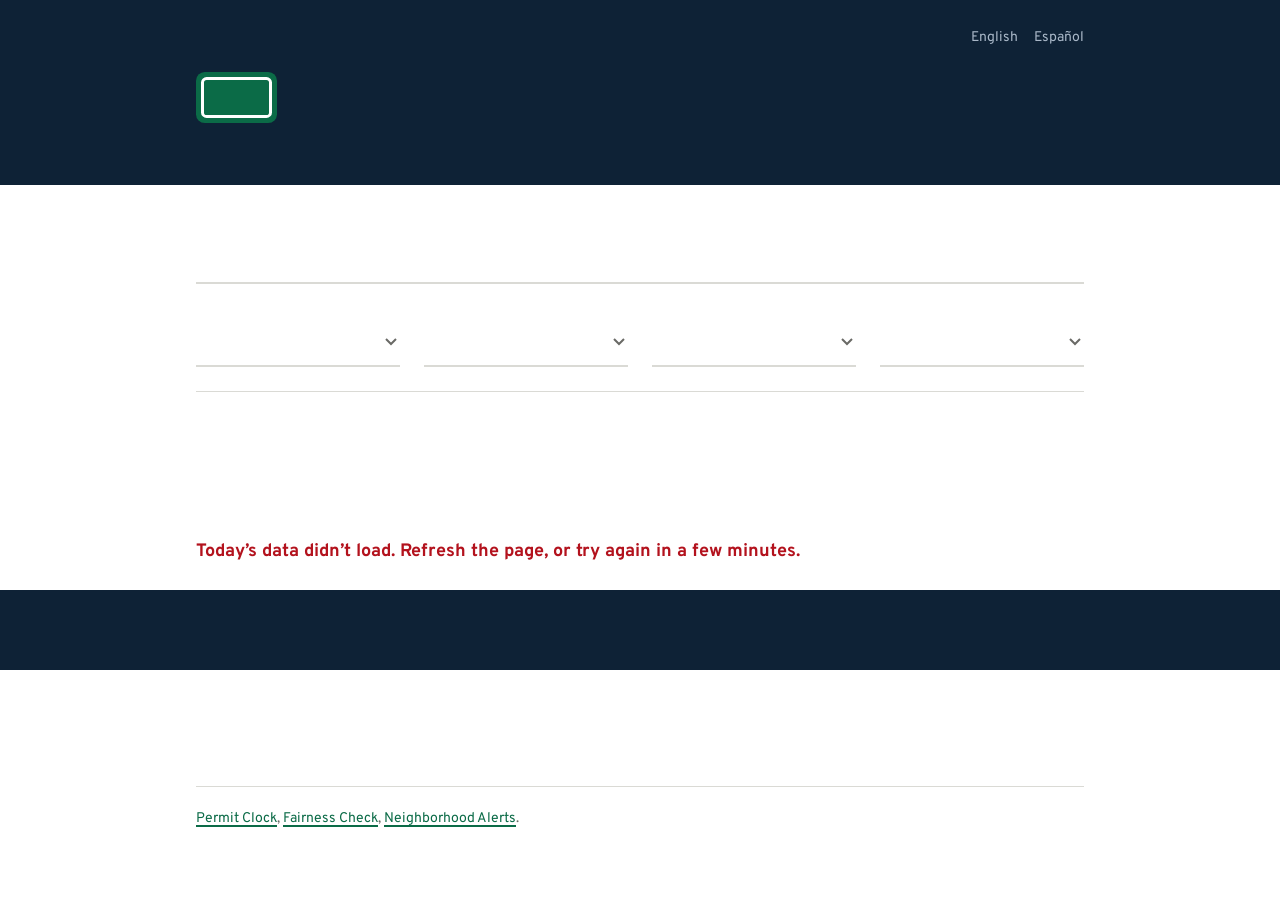
==== index.html @ c2410326 "Add files via upload" ====
<!doctype html>
<html lang="en">
<head>
<meta charset="utf-8">
<meta name="viewport" content="width=device-width, initial-scale=1, viewport-fit=cover">
<title>My MoCo: your street this week</title>
<meta name="description" content="What’s changing on your street in Montgomery County, Maryland, from the county’s open data.">
<link rel="preconnect" href="https://fonts.googleapis.com">
<link rel="preconnect" href="https://fonts.gstatic.com" crossorigin>
<link href="https://fonts.googleapis.com/css2?family=Overpass:wght@400;600;700;800&display=swap" rel="stylesheet">
<style>  /* Type: Overpass, drawn from the lettering on U.S. road signs. One family; size steps from the classic scale. */
  :root {
    --paper: #FFFFFF; --ink: #222222; --body: #3B3B3B; --muted: #6A6A66; --rule: #DADAD5; --field: #F6F6F3;
    --sign: #0B6B47; --sign-ink: #FFFFFF; --link: #0B6B47; --stop: #B3121D; --caution: #E8B000;
    --f: "Overpass", "Helvetica Neue", Arial, sans-serif;
    --t-sm: 0.875rem; --t-base: 1.125rem; --t-md: 1.3125rem; --t-lg: 1.5rem; --t-xl: 2.25rem; --t-xxl: 3rem;
    color-scheme: light; box-sizing: border-box; padding-top: env(safe-area-inset-top, 0px); padding-bottom: env(safe-area-inset-bottom, 0px);
  }
  @media (prefers-color-scheme: dark) { :root:not([data-theme="light"]) {
    --paper: #151715; --ink: #F1F1EE; --body: #D4D4CF; --muted: #9D9D97; --rule: #31352F; --field: #1E211E;
    --sign: #0E7A52; --link: #66CFA2; --stop: #FF6B6B; --caution: #F2C433; color-scheme: dark; } }
  :root[data-theme="dark"] {
    --paper: #151715; --ink: #F1F1EE; --body: #D4D4CF; --muted: #9D9D97; --rule: #31352F; --field: #1E211E;
    --sign: #0E7A52; --link: #66CFA2; --stop: #FF6B6B; --caution: #F2C433; color-scheme: dark; }
  *, *::before, *::after { box-sizing: border-box; }
  [hidden] { display: none !important; }
  html { scroll-padding-top: env(safe-area-inset-top, 0px); }
  body { margin: 0; background: var(--paper); color: var(--body); font-family: var(--f); font-size: var(--t-base); line-height: 1.55; font-feature-settings: "tnum" 1; -webkit-text-size-adjust: 100%; }
  p, h1, h2, h3, ul, ol { margin: 0; }
  h1, h2, h3 { color: var(--ink); }
  a, .link-btn { color: var(--link); text-decoration-thickness: 1.5px; text-underline-offset: 3px; }
  button, select, input, textarea { font: inherit; }
  :focus-visible { outline: 3px solid var(--caution); outline-offset: 2px; }

  .page { max-width: 58rem; margin: 0 auto; padding: 1.25rem 1.25rem 4rem; }
  .top { display: flex; justify-content: flex-end; }
  .lang { display: flex; gap: 1rem; font-size: var(--t-sm); }
  .lang button { background: none; border: 0; padding: 0.5rem 0; min-height: 44px; color: var(--muted); cursor: pointer; text-decoration: none; }
  .lang button[aria-pressed="true"] { color: var(--ink); font-weight: 700; text-decoration: underline; text-underline-offset: 6px; text-decoration-thickness: 2px; }

  /* The one bold thing: your street, as a street-name sign */
  .sign-wrap { margin: 0.75rem 0 0.9rem; }
  .sign { display: inline-flex; align-items: stretch; max-width: 100%; background: var(--sign); color: var(--sign-ink); border-radius: 0.55rem; padding: 5px; }
  .sign-inner { display: flex; align-items: stretch; border: 3px solid var(--sign-ink); border-radius: 0.35rem; min-width: 0; }
  .sign-name { font-weight: 700; font-size: clamp(2.4rem, 9vw, 4.5rem); line-height: 1; letter-spacing: -0.01em; padding: 0.3em 0.45em 0.18em; white-space: nowrap; overflow: hidden; text-overflow: ellipsis; min-width: 0; }
  .sign-num { font-weight: 700; font-size: clamp(1rem, 3vw, 1.5rem); line-height: 1; padding: 0.45em 0.55em; border-left: 3px solid var(--sign-ink); display: flex; align-items: flex-end; }
  .place { color: var(--muted); font-size: var(--t-base); }
  .jump { font-size: var(--t-sm); }
  @media (min-width: 720px) { .jump { display: none; } }
  .draft { margin-top: 1rem; padding: 0.75rem 1rem; background: var(--field); border-left: 4px solid var(--caution); font-size: var(--t-sm); color: var(--ink); }

  /* Your details: plain fields on a light rule, no boxes */
  .details { margin-top: 2rem; padding: 1.25rem 0 1.5rem; border-top: 2px solid var(--ink); display: grid; gap: 1rem 1.5rem; grid-template-columns: repeat(auto-fit, minmax(min(100%, 12.5rem), 1fr)); }
  .details h2 { grid-column: 1 / -1; font-size: var(--t-md); font-weight: 700; }
  .field { display: grid; gap: 0.2rem; font-size: var(--t-sm); color: var(--muted); }
  .field.wide { grid-column: 1 / -1; }
  .field input, .field select { width: 100%; min-height: 48px; font-size: var(--t-base); color: var(--ink); background: transparent; border: 0; border-bottom: 2px solid var(--rule); border-radius: 0; padding: 0.4rem 1.6rem 0.4rem 0; }
  .field select { appearance: none; -webkit-appearance: none; cursor: pointer; text-overflow: ellipsis;
    background-image: url("data:image/svg+xml,%3Csvg xmlns='http://www.w3.org/2000/svg' width='12' height='8' viewBox='0 0 12 8'%3E%3Cpath d='M1 1l5 5 5-5' fill='none' stroke='%236A6A66' stroke-width='2'/%3E%3C/svg%3E"); background-repeat: no-repeat; background-position: right 0.2rem center; }
  .field input:focus, .field select:focus { border-bottom-color: var(--sign); outline: none; }
  .field input::placeholder { color: var(--muted); opacity: 0.8; }
  .addr-note { grid-column: 1 / -1; font-size: var(--t-sm); color: var(--muted); margin-top: -0.5rem; }
  .addr-status { color: var(--link); font-weight: 700; }
  .addr-status.is-warn { color: var(--stop); }

  .ask { border-top: 1px solid var(--rule); padding: 0.9rem 0 1.2rem; }
  .ask > summary { cursor: pointer; color: var(--link); font-weight: 700; min-height: 44px; display: flex; align-items: center; }
  .ask-inner { display: grid; gap: 0.75rem; padding-top: 0.5rem; max-width: 40rem; }
  .ask textarea { width: 100%; min-height: 6.5rem; font-size: var(--t-base); color: var(--ink); background: var(--field); border: 0; border-bottom: 2px solid var(--rule); padding: 0.7rem 0.8rem; resize: vertical; }
  .ask-row { display: flex; flex-wrap: wrap; gap: 1rem; align-items: center; }
  .btn { background: var(--sign); color: var(--sign-ink); border: 0; border-radius: 0.3rem; font-weight: 700; padding: 0.65rem 1.1rem; min-height: 48px; cursor: pointer; }
  .btn:disabled { opacity: 0.6; }
  .link-btn { background: none; border: 0; padding: 0.3rem 0; min-height: 44px; font-weight: 700; text-decoration: underline; cursor: pointer; justify-self: start; }
  .ask-status, .privacy { font-size: var(--t-sm); color: var(--muted); }
  .understood { display: flex; flex-wrap: wrap; gap: 0.35rem 0.6rem; font-size: var(--t-sm); color: var(--muted); }
  .chip { color: var(--ink); border-bottom: 2px solid var(--caution); }

  /* The briefing: each item hangs its key figure in the margin */
  .brief-head { display: flex; justify-content: space-between; align-items: baseline; flex-wrap: wrap; gap: 0.5rem 1rem; border-top: 2px solid var(--ink); padding-top: 1.25rem; margin-top: 0.5rem; }
  .brief-head h2 { font-size: var(--t-xl); font-weight: 800; letter-spacing: -0.02em; line-height: 1.1; }
  .brief-head h2:focus { outline: none; }
  .brief-sum { color: var(--muted); font-size: var(--t-sm); }
  .cards { display: grid; }
  .item { display: grid; grid-template-columns: 9.5rem minmax(0, 1fr); gap: 0 1.75rem; padding: 1.75rem 0; border-bottom: 1px solid var(--rule); }
  .fig { display: grid; align-content: start; gap: 0.15rem; }
  .fig-num { font-size: var(--t-xxl); font-weight: 800; line-height: 0.95; letter-spacing: -0.03em; color: var(--ink); }
  .fig-unit { font-size: var(--t-sm); font-weight: 600; color: var(--muted); line-height: 1.3; }
  .item[data-kind="near"] .fig-num, .item[data-kind="biz"] .fig-num { color: var(--ink); }
  .item-body { display: grid; gap: 0.75rem; max-width: 40rem; min-width: 0; }
  .answer { font-size: var(--t-lg); font-weight: 700; line-height: 1.22; letter-spacing: -0.01em; }
  .answer .num { color: inherit; }
  .sub { color: var(--body); }
  .todo { padding-left: 1.15rem; display: grid; gap: 0.4rem; }
  .todo li::marker { color: var(--sign); }
  details > summary { cursor: pointer; font-weight: 700; color: var(--ink); }
  .item details { font-size: var(--t-sm); color: var(--muted); }
  .item details p { margin-top: 0.4rem; }
  .meta { font-size: var(--t-sm); color: var(--muted); }
  .feedback { display: flex; flex-wrap: wrap; align-items: center; gap: 0.25rem 1rem; font-size: var(--t-sm); color: var(--muted); }
  .feedback button { background: none; border: 0; padding: 0.3rem 0; min-height: 40px; color: var(--link); font-weight: 700; text-decoration: underline; text-underline-offset: 3px; cursor: pointer; }

  .timeline { list-style: none; padding: 0; display: grid; grid-template-columns: repeat(3, minmax(0, 1fr)); border-top: 3px solid var(--rule); font-size: var(--t-sm); }
  .timeline li { padding-top: 0.5rem; position: relative; display: grid; }
  .timeline li:nth-child(2) { text-align: center; }
  .timeline li:last-child { text-align: right; }
  .timeline li.is-now::before { content: ""; position: absolute; top: -3px; left: 0; width: 33%; height: 3px; background: var(--sign); }
  .tl-dot { display: none; }
  .timeline strong { color: var(--ink); font-weight: 700; }
  .timeline small { color: var(--muted); font-size: var(--t-sm); }

  .range { display: grid; gap: 0.35rem; max-width: 30rem; }
  .range-track { position: relative; height: 0.5rem; background: var(--field); }
  .range-span { position: absolute; top: 0; bottom: 0; background: var(--sign); opacity: 0.35; }
  .range-dot { position: absolute; top: 50%; width: 0.9rem; height: 0.9rem; background: var(--sign); transform: translate(-50%, -50%) rotate(45deg); }
  .range-labels { display: flex; justify-content: space-between; gap: 0.5rem; font-size: var(--t-sm); color: var(--muted); }
  .compare { display: grid; gap: 0.4rem; max-width: 30rem; }
  .compare-row { display: grid; grid-template-columns: minmax(5.5rem, 8rem) 1fr auto; align-items: center; gap: 0.75rem; font-size: var(--t-sm); }
  .compare-bar { height: 0.55rem; background: var(--sign); }
  .compare-row.is-county .compare-bar { background: var(--muted); opacity: 0.5; }
  .compare-row span:last-child { font-weight: 700; color: var(--ink); }
  .items { list-style: none; padding: 0; display: grid; gap: 0.6rem; }
  .items li { padding-left: 1.1rem; position: relative; color: var(--ink); }
  .items li::before { content: ""; position: absolute; left: 0; top: 0.5rem; width: 0.55rem; height: 0.55rem; background: var(--muted); }
  .items li.is-bad::before { background: var(--stop); }
  .items small { display: block; color: var(--muted); font-size: var(--t-sm); }
  .verdicts { list-style: none; padding: 0; display: grid; gap: 0.7rem; }
  .verdicts li { display: grid; grid-template-columns: 7.5rem 1fr; gap: 0.75rem; }
  .verdict { font-size: var(--t-sm); font-weight: 700; }
  .verdict.is-yes { color: var(--stop); }
  .verdict.is-no { color: var(--link); }
  .verdicts strong { display: block; color: var(--ink); }
  .verdicts small { display: block; color: var(--muted); font-size: var(--t-sm); }

  .more-box { padding: 1rem 0; border-bottom: 1px solid var(--rule); }
  .more-box > summary { color: var(--link); min-height: 44px; display: flex; align-items: center; }
  #email-card { margin-top: 2.5rem; padding: 1.5rem; background: var(--field); display: grid; gap: 0.6rem; max-width: 40rem; }
  #email-card h2 { font-size: var(--t-md); font-weight: 700; }
  .email-preview { border-left: 3px solid var(--sign); padding-left: 1rem; display: grid; gap: 0.4rem; }
  .email-subject { font-weight: 700; color: var(--ink); }
  .email-lines { padding-left: 1.1rem; display: grid; gap: 0.3rem; }
  .tools-row { display: flex; gap: 1.5rem; margin-top: 1.25rem; font-size: var(--t-sm); }
  .footer { margin-top: 3rem; padding-top: 1rem; border-top: 1px solid var(--rule); font-size: var(--t-sm); color: var(--muted); display: grid; gap: 0.35rem; }
  .sr-only { position: absolute; width: 1px; height: 1px; padding: 0; margin: -1px; overflow: hidden; clip: rect(0 0 0 0); white-space: nowrap; border: 0; }

  @media (max-width: 719px) {
    .page { display: flex; flex-direction: column; }
    .page > header { order: 0; } .page > main { order: 1; } .details { order: 2; margin-top: 2.5rem; } .ask { order: 3; } .footer { order: 4; }
    .item { grid-template-columns: minmax(0, 1fr); gap: 0.6rem; padding: 1.4rem 0; }
    .fig { display: flex; align-items: baseline; gap: 0.5rem; }
    .fig-num { font-size: var(--t-xl); }
    .verdicts li { grid-template-columns: 1fr; gap: 0.1rem; }
  }
  @media (prefers-reduced-motion: no-preference) {
    .sign { animation: rise 500ms cubic-bezier(.2,.7,.2,1) both; }
    @keyframes rise { from { opacity: 0; transform: translateY(6px); } to { opacity: 1; transform: none; } }
  }
  @media print { .top, .details, .ask, .tools-row, .feedback, #email-card, .footer { display: none !important; } .item { break-inside: avoid; } }

  .updated { font-size: var(--t-sm); color: var(--muted); }
  .updated.is-stale { color: var(--stop); font-weight: 700; }
  .load-error { padding: 1.5rem 0; color: var(--stop); font-weight: 700; }

  /* Alternating bands: dark blue and white, full width */
  :root { --navy: #0E2236; }
  @media (prefers-color-scheme: dark) { :root:not([data-theme="light"]) { --navy: #1C2E42; } }
  :root[data-theme="dark"] { --navy: #1C2E42; }
  html, body { overflow-x: clip; }
  .band-dark, .page > header, .cards > .item:nth-child(odd), #email-card {
    --ink: #FFFFFF; --body: #DCE4EC; --muted: #A9B8C8; --rule: rgba(255, 255, 255, 0.18); --field: rgba(255, 255, 255, 0.08);
    --link: #7FD8B0; --stop: #FF8A7A; background: var(--navy); color: var(--body);
  }
  .page > header { margin-inline: calc(50% - 50vw); margin-top: -1.25rem; padding: 1rem max(1.25rem, calc(50vw - 27.75rem)) 2.25rem; }
  .page > header .lang button[aria-pressed="true"] { color: #FFFFFF; }
  .page > header .draft { color: #FFFFFF; }
  .details { margin-top: 0; border-top: 0; padding-top: 2rem; }
  .cards > .item { margin-inline: calc(50% - 50vw); padding-inline: max(1.25rem, calc(50vw - 27.75rem)); border-bottom: 0; }
  .cards > .item:nth-child(odd) { --sign: #4CC38A; }
  .brief-head { border-top: 0; padding-bottom: 1rem; }
  .more-box { border-bottom: 0; }
  #email-card { --sign: #4CC38A; margin-inline: calc(50% - 50vw); margin-top: 0; max-width: none; padding: 2.5rem max(1.25rem, calc(50vw - 27.75rem)); }
  #email-card > * { max-width: 40rem; }
  .tools-row { margin-top: 1.5rem; }
  @media (max-width: 719px) { .page > header { margin-top: -1.25rem; } .details { margin-top: 0; } }
</style>
</head>
<body>
<div class="page">
  <header>
    <div class="top">
      <div class="lang" role="group" aria-label="Language / Idioma">
        <button type="button" data-lang="en" lang="en">English</button>
        <button type="button" data-lang="es" lang="es">Español</button>
      </div>
    </div>
    <h1 class="sign-wrap"><span class="sign"><span class="sign-inner"><span class="sign-name" id="sign-name"></span><span class="sign-num" id="sign-num" hidden></span></span></span></h1>
    <p class="place" id="place"></p>
    <p class="updated" id="updated"></p>
    <button class="link-btn jump" id="jump-sit" type="button" data-i18n="change_sit"></button>
    <p class="draft" id="draft" lang="es" hidden>Traducción preliminar: todavía no la ha revisado un hablante nativo. Si algo no se entiende, use “No” abajo para avisarnos.</p>
  </header>

  <section class="details" id="situation" aria-labelledby="sit-title">
    <h2 id="sit-title" data-i18n="situation"></h2>
    <label class="field wide"><span data-i18n="f_address"></span><input id="q-address" type="text" autocomplete="street-address" spellcheck="false"></label>
    <p class="addr-note"><span class="addr-status" id="addr-status" role="status"></span> <span data-i18n="addr_private"></span></p>
    <label class="field"><span data-i18n="f_area"></span><select id="q-area"></select></label>
    <label class="field"><span data-i18n="f_role"></span><select id="q-role"></select></label>
    <label class="field"><span data-i18n="f_project"></span><select id="q-project"></select></label>
    <label class="field"><span data-i18n="f_wait"></span><select id="q-wait"></select></label>
  </section>

  <details class="ask">
    <summary data-i18n="ask_summary"></summary>
    <div class="ask-inner">
      <label id="ask-label" for="ask-text" class="sr-only" data-i18n="ask_label"></label>
      <textarea id="ask-text" rows="4"></textarea>
      <div class="ask-row">
        <button class="btn" id="ask-go" type="button" data-i18n="ask_go"></button>
        <button class="link-btn" id="ask-clear" type="button" data-i18n="ask_clear" hidden></button>
      </div>
      <span class="ask-status" id="ask-status" role="status"></span>
      <div class="understood" id="understood" hidden></div>
      <p class="privacy" data-i18n="privacy"></p>
    </div>
  </details>

  <main aria-labelledby="brief-title">
    <div class="brief-head"><h2 id="brief-title" tabindex="-1" data-i18n="week_title"></h2><span class="brief-sum" id="brief-sum"></span></div>
    <div class="cards" id="cards"></div>
    <details class="more-box" id="more-box" hidden><summary id="more-sum"></summary><div class="cards" id="more-cards"></div></details>
    <section id="email-card" aria-live="polite"></section>
    <div class="tools-row"><button class="link-btn" id="print" type="button" data-i18n="print"></button><button class="link-btn" id="reset" type="button" data-i18n="reset"></button></div>
  </main>
  <p class="sr-only" id="live" role="status" aria-live="polite"></p>

  <footer class="footer">
    <div data-i18n="saved_note"></div>
    <div><span data-i18n="go_deeper"></span> <a href="permit-clock.html">Permit Clock</a>, <a href="fairness-check.html">Fairness Check</a>, <a href="alerts.html">Neighborhood Alerts</a>.</div>
    <div data-i18n="pro_line"></div>
  </footer>
</div>
<script>
  // Load today's data, then start the page. The nightly job replaces data/mymoco_data.json.
  fetch('data/mymoco_data.json', { cache: 'no-store' })
    .then((r) => { if (!r.ok) throw new Error(r.status); return r.json(); })
    .then((d) => { window.DATA = d; const s = document.createElement('script'); s.src = 'app.js'; document.body.appendChild(s); })
    .catch(() => { document.getElementById('cards').innerHTML = '<p class="load-error">Today’s data didn’t load. Refresh the page, or try again in a few minutes.</p>'; });
</script>
</body>
</html>
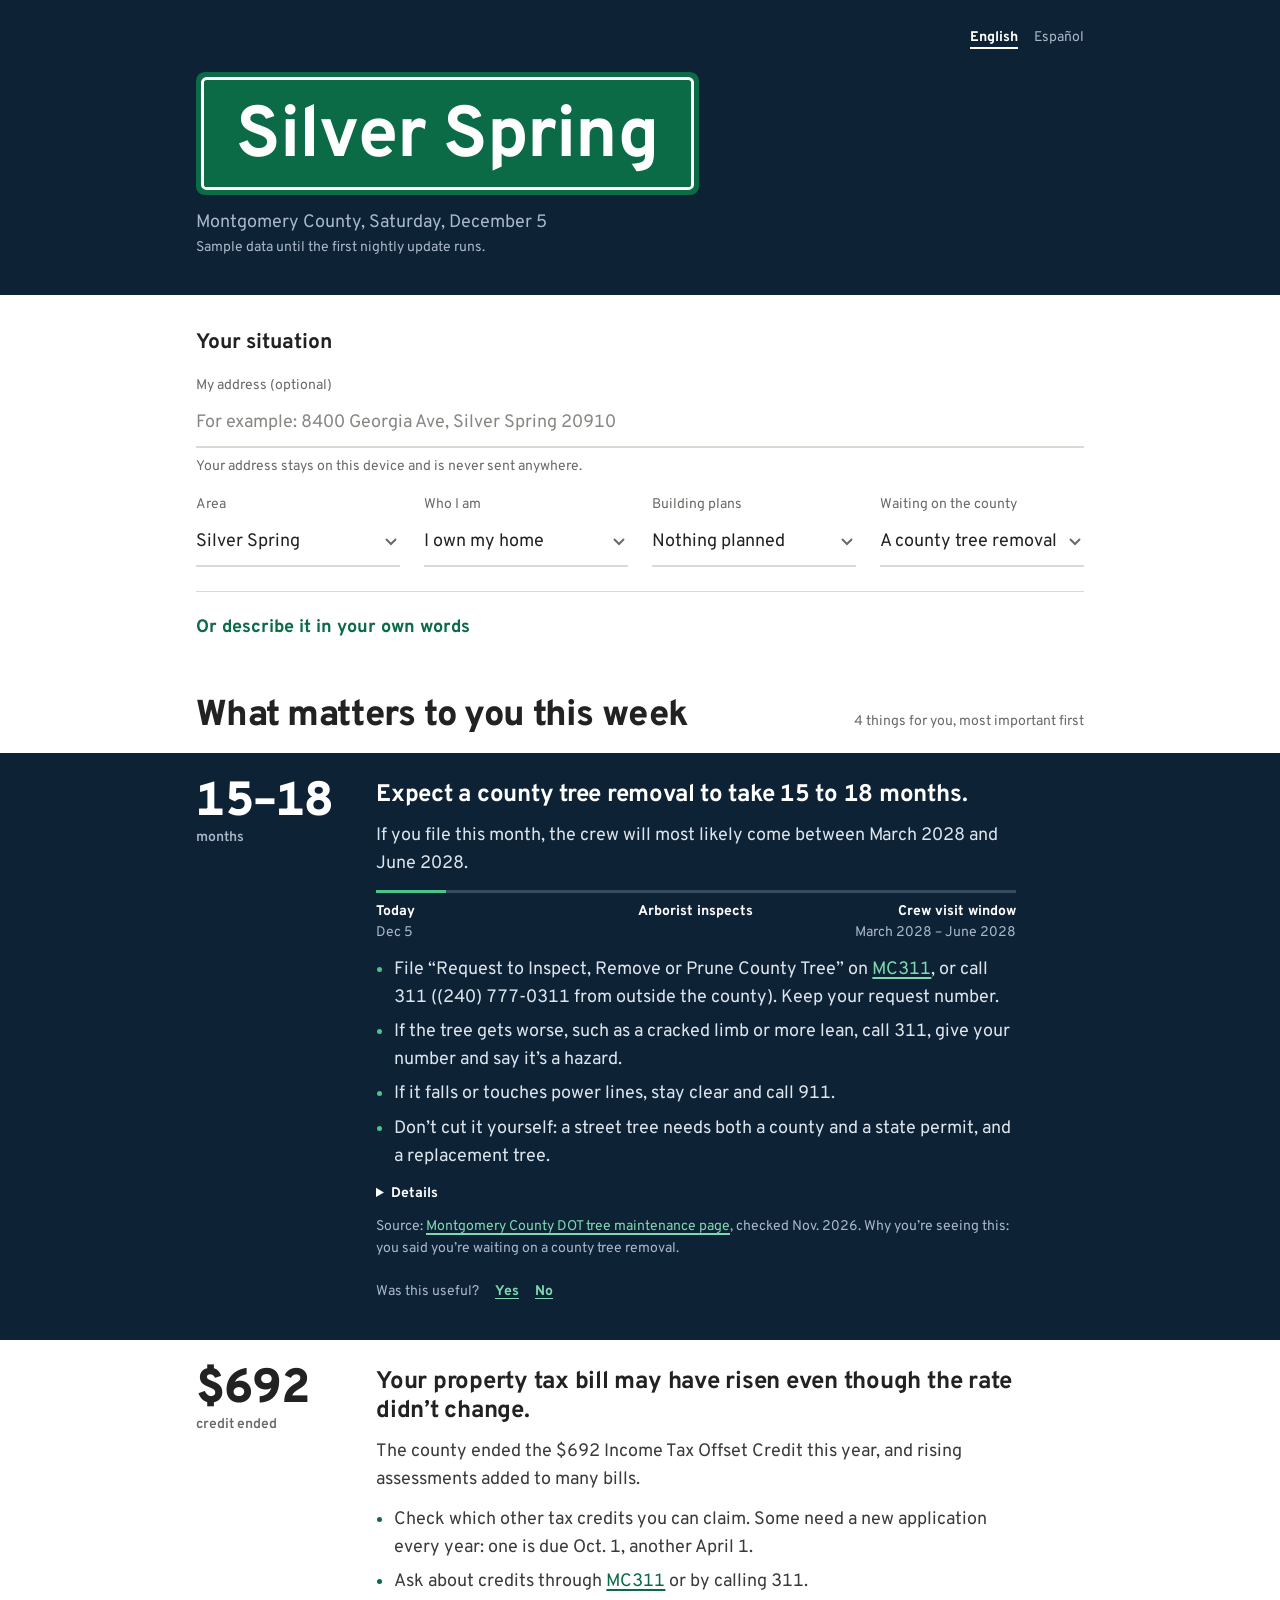
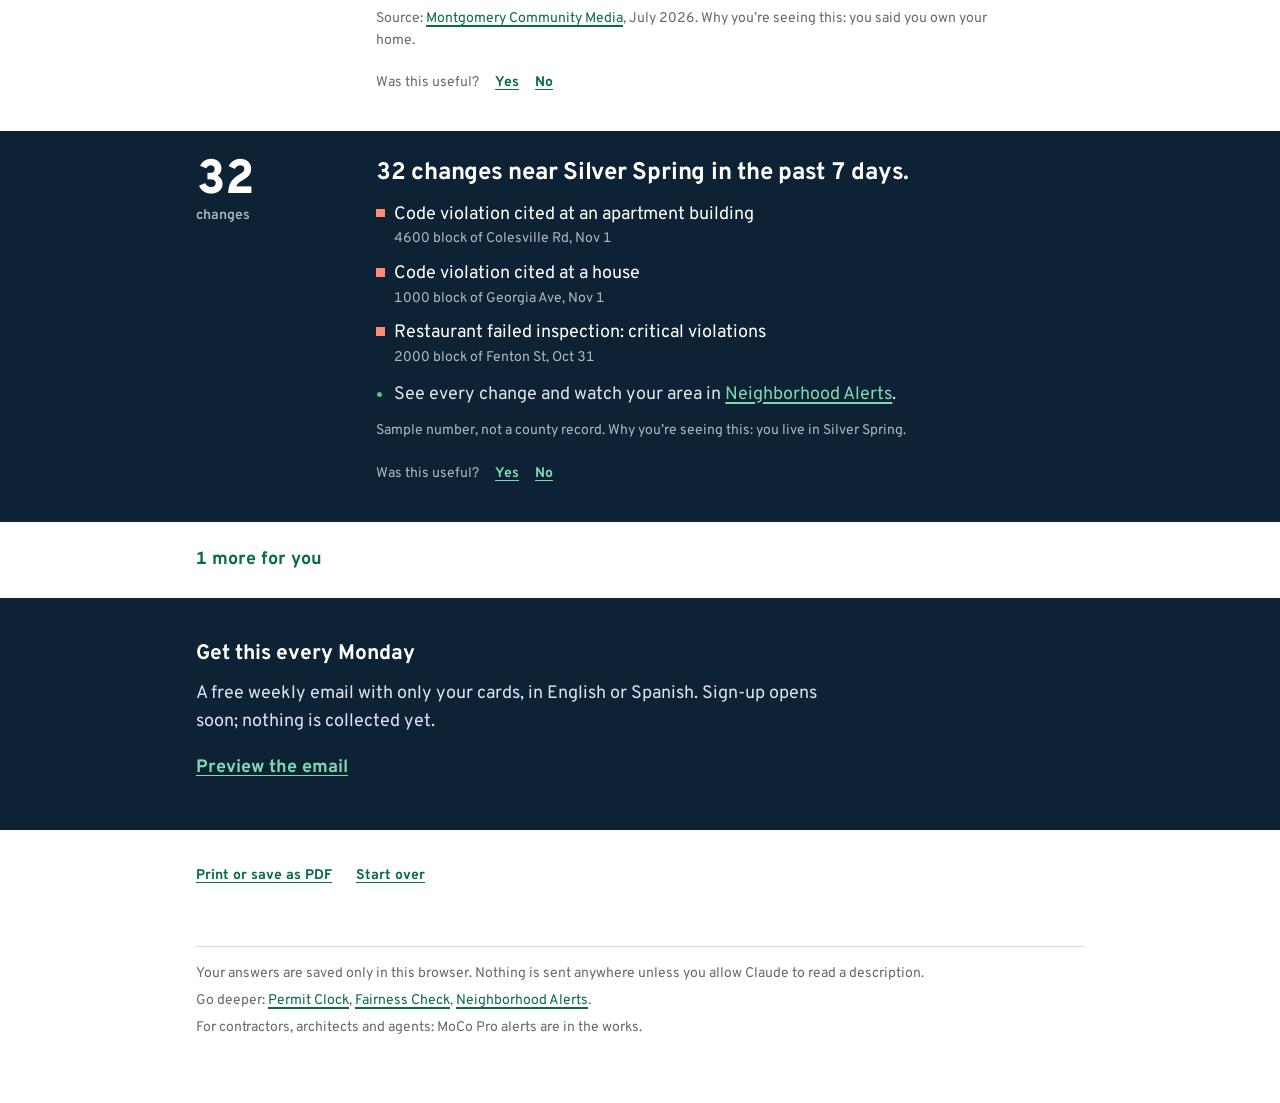
==== commit fc0fb8ca: "Add files via upload" ====
--- a/index.html
+++ b/index.html
@@ -241,7 +241,7 @@
 </div>
 <script>
   // Load today's data, then start the page. The nightly job replaces data/mymoco_data.json.
-  fetch('data/mymoco_data.json', { cache: 'no-store' })
+  fetch('mymoco_data.json', { cache: 'no-store' })
     .then((r) => { if (!r.ok) throw new Error(r.status); return r.json(); })
     .then((d) => { window.DATA = d; const s = document.createElement('script'); s.src = 'app.js'; document.body.appendChild(s); })
     .catch(() => { document.getElementById('cards').innerHTML = '<p class="load-error">Today’s data didn’t load. Refresh the page, or try again in a few minutes.</p>'; });
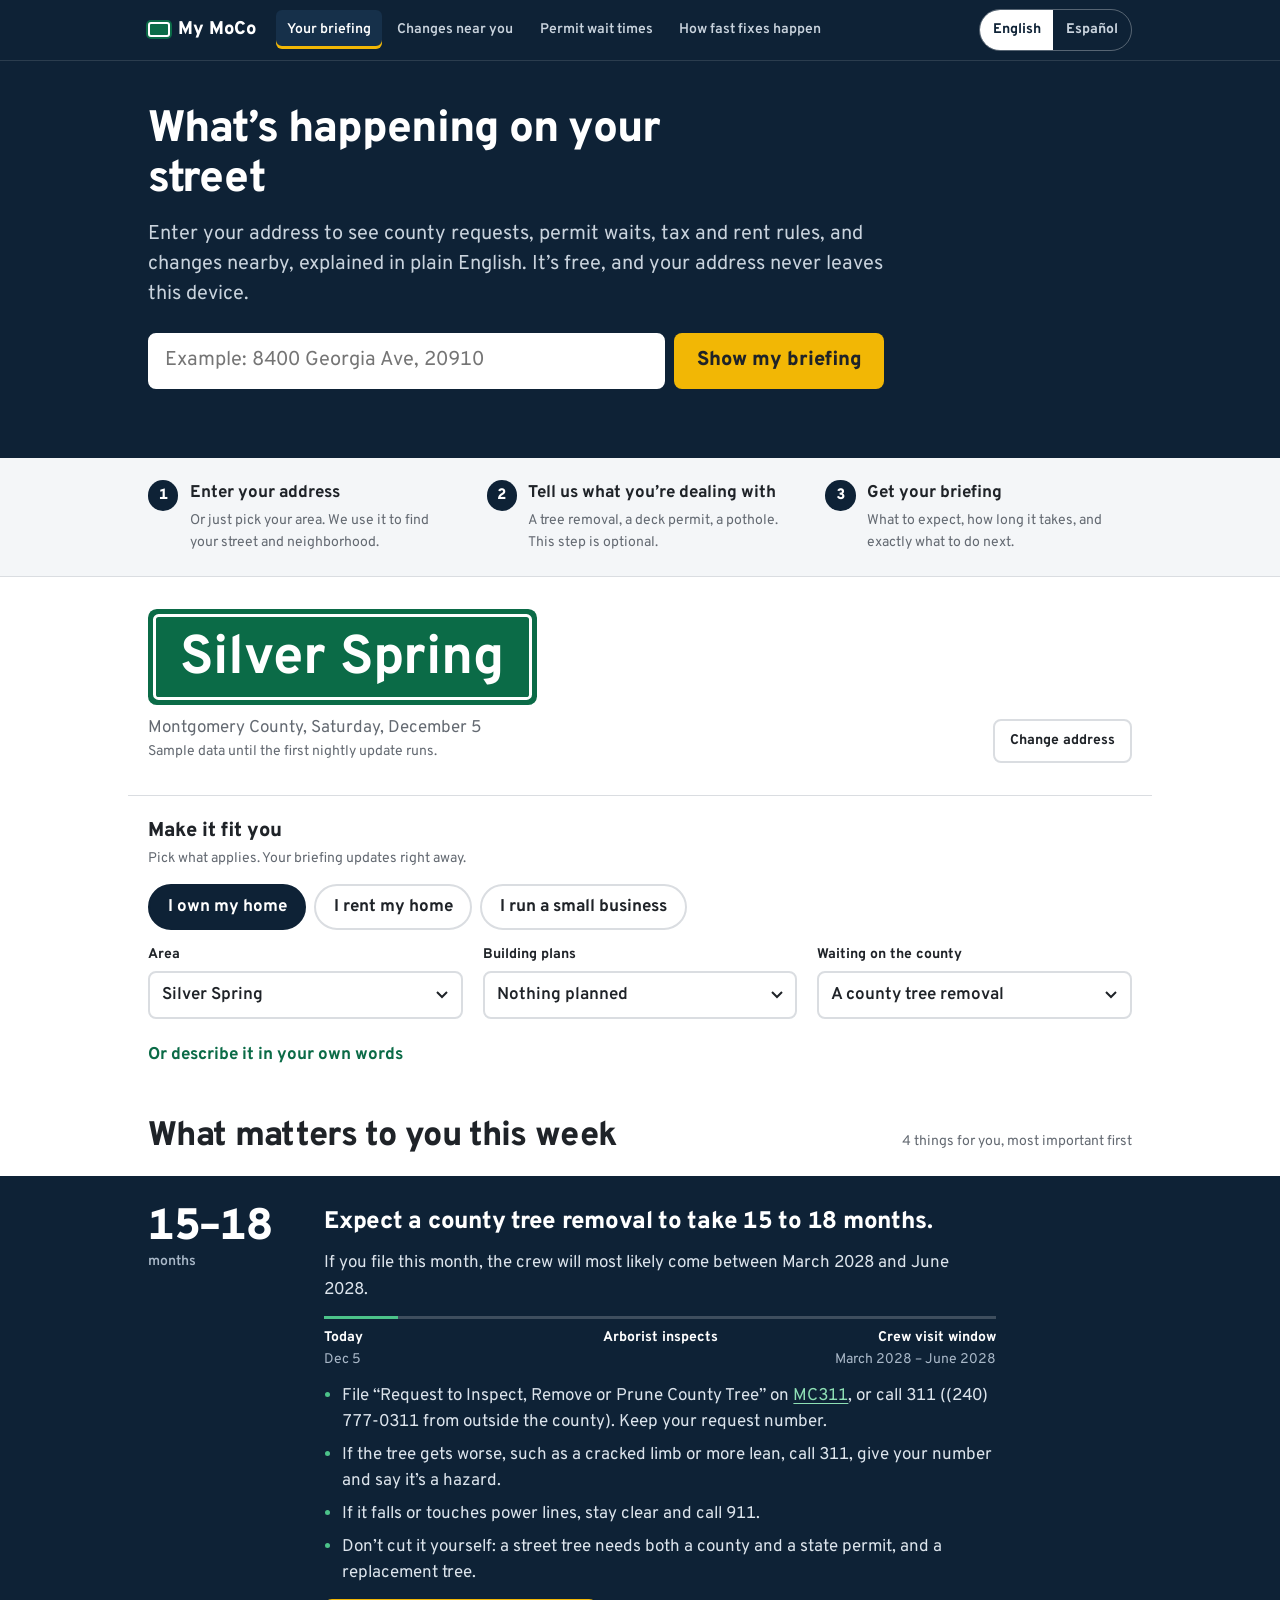
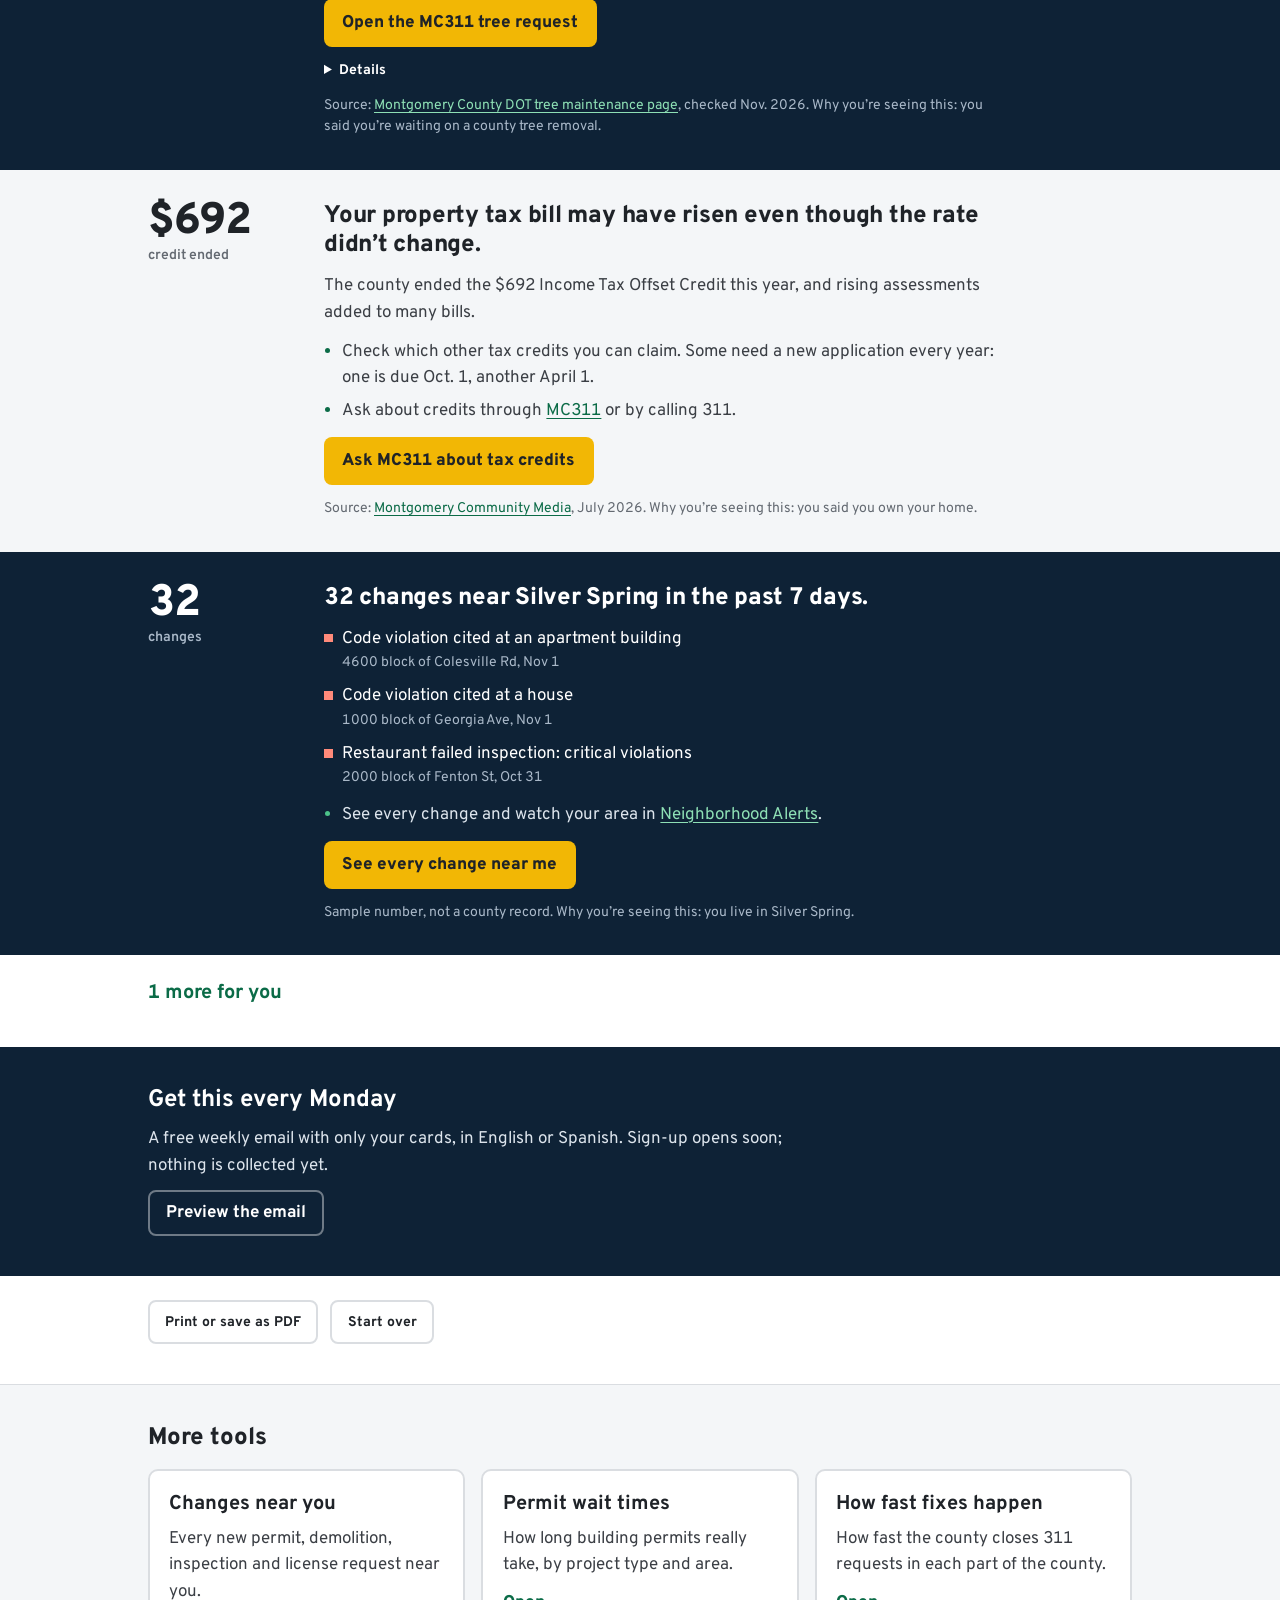
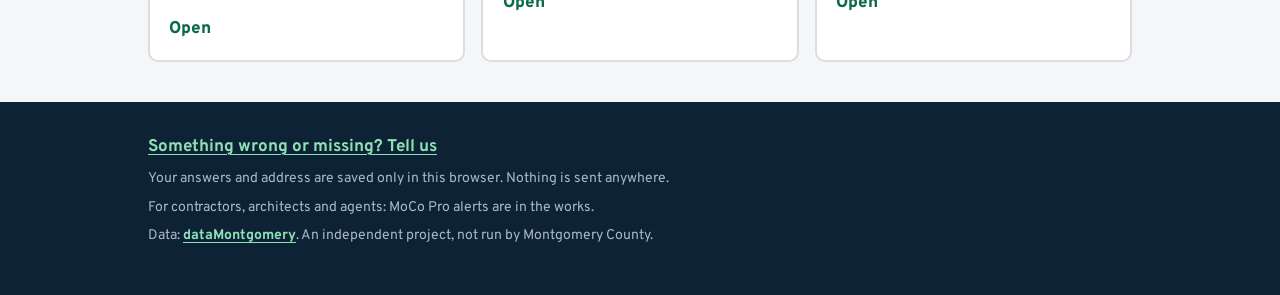
==== commit 8a5e5d14: "Add files via upload" ====
--- a/index.html
+++ b/index.html
@@ -3,117 +3,139 @@
 <head>
 <meta charset="utf-8">
 <meta name="viewport" content="width=device-width, initial-scale=1, viewport-fit=cover">
-<title>My MoCo: your street this week</title>
-<meta name="description" content="What’s changing on your street in Montgomery County, Maryland, from the county’s open data.">
+<title>My MoCo: what’s happening on your street in Montgomery County</title>
+<meta name="description" content="Enter your Montgomery County, Maryland address to see county requests, permit waits, tax and rent rules, and changes nearby, explained in plain English.">
 <link rel="preconnect" href="https://fonts.googleapis.com">
 <link rel="preconnect" href="https://fonts.gstatic.com" crossorigin>
 <link href="https://fonts.googleapis.com/css2?family=Overpass:wght@400;600;700;800&display=swap" rel="stylesheet">
-<style>  /* Type: Overpass, drawn from the lettering on U.S. road signs. One family; size steps from the classic scale. */
-  :root {
-    --paper: #FFFFFF; --ink: #222222; --body: #3B3B3B; --muted: #6A6A66; --rule: #DADAD5; --field: #F6F6F3;
-    --sign: #0B6B47; --sign-ink: #FFFFFF; --link: #0B6B47; --stop: #B3121D; --caution: #E8B000;
+<style>  :root {
+    --paper: #FFFFFF; --ink: #1F2328; --body: #3B3F45; --muted: #646A72; --rule: #DADDE1; --field: #F4F6F8;
+    --navy: #0E2236; --navy-2: #16304A; --sign: #0B6B47; --sign-ink: #FFFFFF; --link: #0B6B47; --stop: #B3121D; --caution: #F2B705; --cta: #F2B705; --cta-ink: #1F2328;
     --f: "Overpass", "Helvetica Neue", Arial, sans-serif;
-    --t-sm: 0.875rem; --t-base: 1.125rem; --t-md: 1.3125rem; --t-lg: 1.5rem; --t-xl: 2.25rem; --t-xxl: 3rem;
-    color-scheme: light; box-sizing: border-box; padding-top: env(safe-area-inset-top, 0px); padding-bottom: env(safe-area-inset-bottom, 0px);
+    --t-sm: 0.875rem; --t-base: 1.0625rem; --t-md: 1.25rem; --t-lg: 1.5rem; --t-xl: 2.125rem; --t-xxl: 2.75rem;
+    color-scheme: light; box-sizing: border-box; padding-bottom: env(safe-area-inset-bottom, 0px);
   }
   @media (prefers-color-scheme: dark) { :root:not([data-theme="light"]) {
-    --paper: #151715; --ink: #F1F1EE; --body: #D4D4CF; --muted: #9D9D97; --rule: #31352F; --field: #1E211E;
-    --sign: #0E7A52; --link: #66CFA2; --stop: #FF6B6B; --caution: #F2C433; color-scheme: dark; } }
-  :root[data-theme="dark"] {
-    --paper: #151715; --ink: #F1F1EE; --body: #D4D4CF; --muted: #9D9D97; --rule: #31352F; --field: #1E211E;
-    --sign: #0E7A52; --link: #66CFA2; --stop: #FF6B6B; --caution: #F2C433; color-scheme: dark; }
+    --paper: #13161A; --ink: #F1F3F5; --body: #D2D6DB; --muted: #9AA1A9; --rule: #2C3238; --field: #1C2127; --navy: #0B1A2A; --navy-2: #13263A; --link: #66CFA2; --stop: #FF6B6B; color-scheme: dark; } }
   *, *::before, *::after { box-sizing: border-box; }
   [hidden] { display: none !important; }
-  html { scroll-padding-top: env(safe-area-inset-top, 0px); }
-  body { margin: 0; background: var(--paper); color: var(--body); font-family: var(--f); font-size: var(--t-base); line-height: 1.55; font-feature-settings: "tnum" 1; -webkit-text-size-adjust: 100%; }
+  html { scroll-padding-top: 4.5rem; overflow-x: clip; }
+  body { margin: 0; background: var(--paper); color: var(--body); font-family: var(--f); font-size: var(--t-base); line-height: 1.55; font-feature-settings: "tnum" 1; overflow-x: clip; }
   p, h1, h2, h3, ul, ol { margin: 0; }
-  h1, h2, h3 { color: var(--ink); }
-  a, .link-btn { color: var(--link); text-decoration-thickness: 1.5px; text-underline-offset: 3px; }
+  h1, h2, h3 { color: var(--ink); line-height: 1.15; }
+  a { color: var(--link); text-underline-offset: 3px; }
   button, select, input, textarea { font: inherit; }
   :focus-visible { outline: 3px solid var(--caution); outline-offset: 2px; }
-
-  .page { max-width: 58rem; margin: 0 auto; padding: 1.25rem 1.25rem 4rem; }
-  .top { display: flex; justify-content: flex-end; }
-  .lang { display: flex; gap: 1rem; font-size: var(--t-sm); }
-  .lang button { background: none; border: 0; padding: 0.5rem 0; min-height: 44px; color: var(--muted); cursor: pointer; text-decoration: none; }
-  .lang button[aria-pressed="true"] { color: var(--ink); font-weight: 700; text-decoration: underline; text-underline-offset: 6px; text-decoration-thickness: 2px; }
-
-  /* The one bold thing: your street, as a street-name sign */
-  .sign-wrap { margin: 0.75rem 0 0.9rem; }
-  .sign { display: inline-flex; align-items: stretch; max-width: 100%; background: var(--sign); color: var(--sign-ink); border-radius: 0.55rem; padding: 5px; }
-  .sign-inner { display: flex; align-items: stretch; border: 3px solid var(--sign-ink); border-radius: 0.35rem; min-width: 0; }
-  .sign-name { font-weight: 700; font-size: clamp(2.4rem, 9vw, 4.5rem); line-height: 1; letter-spacing: -0.01em; padding: 0.3em 0.45em 0.18em; white-space: nowrap; overflow: hidden; text-overflow: ellipsis; min-width: 0; }
-  .sign-num { font-weight: 700; font-size: clamp(1rem, 3vw, 1.5rem); line-height: 1; padding: 0.45em 0.55em; border-left: 3px solid var(--sign-ink); display: flex; align-items: flex-end; }
-  .place { color: var(--muted); font-size: var(--t-base); }
-  .jump { font-size: var(--t-sm); }
-  @media (min-width: 720px) { .jump { display: none; } }
-  .draft { margin-top: 1rem; padding: 0.75rem 1rem; background: var(--field); border-left: 4px solid var(--caution); font-size: var(--t-sm); color: var(--ink); }
-
-  /* Your details: plain fields on a light rule, no boxes */
-  .details { margin-top: 2rem; padding: 1.25rem 0 1.5rem; border-top: 2px solid var(--ink); display: grid; gap: 1rem 1.5rem; grid-template-columns: repeat(auto-fit, minmax(min(100%, 12.5rem), 1fr)); }
-  .details h2 { grid-column: 1 / -1; font-size: var(--t-md); font-weight: 700; }
-  .field { display: grid; gap: 0.2rem; font-size: var(--t-sm); color: var(--muted); }
-  .field.wide { grid-column: 1 / -1; }
-  .field input, .field select { width: 100%; min-height: 48px; font-size: var(--t-base); color: var(--ink); background: transparent; border: 0; border-bottom: 2px solid var(--rule); border-radius: 0; padding: 0.4rem 1.6rem 0.4rem 0; }
-  .field select { appearance: none; -webkit-appearance: none; cursor: pointer; text-overflow: ellipsis;
-    background-image: url("data:image/svg+xml,%3Csvg xmlns='http://www.w3.org/2000/svg' width='12' height='8' viewBox='0 0 12 8'%3E%3Cpath d='M1 1l5 5 5-5' fill='none' stroke='%236A6A66' stroke-width='2'/%3E%3C/svg%3E"); background-repeat: no-repeat; background-position: right 0.2rem center; }
-  .field input:focus, .field select:focus { border-bottom-color: var(--sign); outline: none; }
-  .field input::placeholder { color: var(--muted); opacity: 0.8; }
-  .addr-note { grid-column: 1 / -1; font-size: var(--t-sm); color: var(--muted); margin-top: -0.5rem; }
-  .addr-status { color: var(--link); font-weight: 700; }
-  .addr-status.is-warn { color: var(--stop); }
-
-  .ask { border-top: 1px solid var(--rule); padding: 0.9rem 0 1.2rem; }
+  .wrap { max-width: 64rem; margin: 0 auto; padding: 0 1.25rem; }
+  .sr-only { position: absolute; width: 1px; height: 1px; padding: 0; margin: -1px; overflow: hidden; clip: rect(0 0 0 0); white-space: nowrap; border: 0; }
+  .skip { position: absolute; left: 1rem; top: -3rem; background: var(--caution); color: #000; padding: 0.5rem 0.75rem; z-index: 10; font-weight: 700; }
+  .skip:focus { top: 0.5rem; }
+
+  /* Top navigation: always visible, says where you are */
+  .topnav { position: sticky; top: 0; z-index: 5; background: var(--navy); color: #fff; padding-top: env(safe-area-inset-top, 0px); border-bottom: 1px solid rgba(255,255,255,0.12); }
+  .topnav-inner { max-width: 64rem; margin: 0 auto; padding: 0.55rem 1.25rem; display: flex; align-items: center; gap: 0.5rem 1.25rem; flex-wrap: wrap; }
+  .brand { color: #fff; font-weight: 800; font-size: 1.15rem; text-decoration: none; display: inline-flex; align-items: center; gap: 0.5rem; }
+  .brand-mark { width: 1.35rem; height: 0.95rem; background: var(--sign); border: 2px solid #fff; border-radius: 3px; box-shadow: 0 0 0 2px var(--sign); }
+  .tabs { display: flex; gap: 0.25rem; flex-wrap: wrap; flex: 1; }
+  .tabs a { color: #C9D3DD; text-decoration: none; font-size: var(--t-sm); font-weight: 600; padding: 0.55rem 0.7rem; border-radius: 6px; }
+  .tabs a:hover { background: var(--navy-2); color: #fff; }
+  .tabs a[aria-current="page"] { color: #fff; background: var(--navy-2); box-shadow: inset 0 -3px 0 var(--caution); }
+  .lang { display: flex; border: 1px solid rgba(255,255,255,0.3); border-radius: 999px; overflow: hidden; }
+  .lang button { background: none; border: 0; color: #C9D3DD; font-size: var(--t-sm); font-weight: 700; padding: 0.4rem 0.8rem; min-height: 40px; cursor: pointer; }
+  .lang button[aria-pressed="true"] { background: #fff; color: var(--navy); }
+  @media (max-width: 760px) { .tabs { order: 3; flex-basis: 100%; overflow-x: auto; flex-wrap: nowrap; } .tabs a { white-space: nowrap; } .lang { margin-left: auto; } }
+
+  /* Hero: what this is, and the one thing to do */
+  .hero { background: var(--navy); color: #DCE4EC; padding: 2.75rem 0 2.5rem; }
+  .hero h1 { color: #fff; font-size: clamp(2rem, 6vw, var(--t-xxl)); font-weight: 800; letter-spacing: -0.02em; max-width: 22ch; }
+  .hero-sub { margin-top: 0.8rem; font-size: var(--t-md); max-width: 46rem; color: #C9D3DD; line-height: 1.5; }
+  .addr-form { margin-top: 1.5rem; display: flex; gap: 0.6rem; flex-wrap: wrap; max-width: 46rem; }
+  .addr-form input { flex: 1 1 18rem; min-height: 56px; font-size: var(--t-md); color: #1F2328; background: #fff; border: 3px solid #fff; border-radius: 8px; padding: 0.6rem 0.9rem; }
+  .addr-form input:focus { border-color: var(--caution); outline: none; }
+  .btn-primary { min-height: 56px; padding: 0 1.4rem; background: var(--cta); color: var(--cta-ink); border: 0; border-radius: 8px; font-size: var(--t-md); font-weight: 800; cursor: pointer; }
+  .btn-primary:hover { filter: brightness(1.05); }
+  .addr-note { margin-top: 0.6rem; font-size: var(--t-sm); color: #C9D3DD; min-height: 1.4em; }
+  .addr-status { font-weight: 700; color: #8EE0B5; }
+  .addr-status.is-warn { color: #FFB4AA; }
+  .draft { margin-top: 0.75rem; font-size: var(--t-sm); color: #fff; background: rgba(255,255,255,0.08); padding: 0.5rem 0.75rem; border-left: 3px solid var(--caution); max-width: 46rem; }
+
+  /* How it works: for first-time visitors only */
+  .how { background: var(--field); border-bottom: 1px solid var(--rule); }
+  .how-steps { list-style: none; display: grid; grid-template-columns: repeat(auto-fit, minmax(min(100%, 15rem), 1fr)); gap: 1rem 2rem; padding-top: 1.4rem; padding-bottom: 1.4rem; counter-reset: step; }
+  .how-steps li { display: grid; gap: 0.2rem; padding-left: 2.6rem; position: relative; counter-increment: step; font-size: var(--t-sm); color: var(--muted); }
+  .how-steps li::before { content: counter(step); position: absolute; left: 0; top: 0; width: 1.9rem; height: 1.9rem; border-radius: 50%; background: var(--navy); color: #fff; font-weight: 800; display: grid; place-items: center; font-size: 0.95rem; }
+  .how-steps strong { color: var(--ink); font-size: var(--t-base); }
+
+  /* Briefing top: the street sign */
+  main { padding-top: 2rem; }
+  main:focus { outline: none; }
+  .brief-top { display: flex; justify-content: space-between; align-items: flex-end; gap: 1rem; flex-wrap: wrap; }
+  .sign { display: inline-flex; max-width: 100%; background: var(--sign); color: var(--sign-ink); border-radius: 0.55rem; padding: 5px; }
+  .sign-inner { display: flex; border: 3px solid var(--sign-ink); border-radius: 0.35rem; min-width: 0; }
+  .sign-name { font-weight: 700; font-size: clamp(1.9rem, 7vw, 3.4rem); line-height: 1; padding: 0.3em 0.45em 0.18em; white-space: nowrap; overflow: hidden; text-overflow: ellipsis; min-width: 0; }
+  .sign-num { font-weight: 700; font-size: clamp(0.95rem, 2.6vw, 1.3rem); line-height: 1; padding: 0.45em 0.55em; border-left: 3px solid var(--sign-ink); display: flex; align-items: flex-end; }
+  .place { margin-top: 0.6rem; color: var(--muted); }
+  .updated { font-size: var(--t-sm); color: var(--muted); }
+  .updated.is-stale { color: var(--stop); font-weight: 700; }
+  .btn-ghost { background: none; border: 2px solid var(--rule); color: var(--ink); border-radius: 8px; padding: 0.5rem 0.95rem; min-height: 44px; font-weight: 700; font-size: var(--t-sm); cursor: pointer; }
+  .btn-ghost:hover { border-color: var(--ink); }
+  .btn-secondary { background: var(--navy); color: #fff; border: 0; border-radius: 8px; padding: 0.6rem 1.1rem; min-height: 48px; font-weight: 700; cursor: pointer; }
+
+  /* Make it fit you: buttons and boxed fields that look clickable */
+  .tailor { margin-top: 2rem; padding-top: 1.5rem; padding-bottom: 1.5rem; border-top: 1px solid var(--rule); display: grid; gap: 0.9rem; }
+  .tailor h2 { font-size: var(--t-md); font-weight: 800; }
+  .hint { font-size: var(--t-sm); color: var(--muted); margin-top: -0.6rem; }
+  .choices { display: flex; flex-wrap: wrap; gap: 0.5rem; }
+  .choice { background: #fff; color: var(--ink); border: 2px solid var(--rule); border-radius: 999px; padding: 0.5rem 1.1rem; min-height: 44px; font-weight: 700; cursor: pointer; }
+  .choice:hover { border-color: var(--navy); }
+  .choice[aria-pressed="true"] { background: var(--navy); border-color: var(--navy); color: #fff; }
+  .fields { display: grid; gap: 0.9rem 1.25rem; grid-template-columns: repeat(auto-fit, minmax(min(100%, 14rem), 1fr)); }
+  .field { display: grid; gap: 0.3rem; font-size: var(--t-sm); font-weight: 700; color: var(--ink); }
+  .field select { width: 100%; min-height: 48px; font-size: var(--t-base); font-weight: 600; color: var(--ink); background-color: #fff; border: 2px solid var(--rule); border-radius: 8px; padding: 0.5rem 2.2rem 0.5rem 0.75rem; appearance: none; -webkit-appearance: none; cursor: pointer; text-overflow: ellipsis;
+    background-image: url("data:image/svg+xml,%3Csvg xmlns='http://www.w3.org/2000/svg' width='12' height='8' viewBox='0 0 12 8'%3E%3Cpath d='M1 1l5 5 5-5' fill='none' stroke='%231F2328' stroke-width='2'/%3E%3C/svg%3E"); background-repeat: no-repeat; background-position: right 0.8rem center; }
+  .field select:hover { border-color: var(--navy); }
   .ask > summary { cursor: pointer; color: var(--link); font-weight: 700; min-height: 44px; display: flex; align-items: center; }
-  .ask-inner { display: grid; gap: 0.75rem; padding-top: 0.5rem; max-width: 40rem; }
-  .ask textarea { width: 100%; min-height: 6.5rem; font-size: var(--t-base); color: var(--ink); background: var(--field); border: 0; border-bottom: 2px solid var(--rule); padding: 0.7rem 0.8rem; resize: vertical; }
-  .ask-row { display: flex; flex-wrap: wrap; gap: 1rem; align-items: center; }
-  .btn { background: var(--sign); color: var(--sign-ink); border: 0; border-radius: 0.3rem; font-weight: 700; padding: 0.65rem 1.1rem; min-height: 48px; cursor: pointer; }
-  .btn:disabled { opacity: 0.6; }
-  .link-btn { background: none; border: 0; padding: 0.3rem 0; min-height: 44px; font-weight: 700; text-decoration: underline; cursor: pointer; justify-self: start; }
+  .ask-inner { display: grid; gap: 0.75rem; max-width: 42rem; padding-top: 0.25rem; }
+  .ask textarea { width: 100%; min-height: 6rem; font-size: var(--t-base); color: var(--ink); background: #fff; border: 2px solid var(--rule); border-radius: 8px; padding: 0.7rem 0.8rem; resize: vertical; }
+  .ask-row { display: flex; flex-wrap: wrap; gap: 0.75rem; align-items: center; }
   .ask-status, .privacy { font-size: var(--t-sm); color: var(--muted); }
   .understood { display: flex; flex-wrap: wrap; gap: 0.35rem 0.6rem; font-size: var(--t-sm); color: var(--muted); }
   .chip { color: var(--ink); border-bottom: 2px solid var(--caution); }
 
-  /* The briefing: each item hangs its key figure in the margin */
-  .brief-head { display: flex; justify-content: space-between; align-items: baseline; flex-wrap: wrap; gap: 0.5rem 1rem; border-top: 2px solid var(--ink); padding-top: 1.25rem; margin-top: 0.5rem; }
-  .brief-head h2 { font-size: var(--t-xl); font-weight: 800; letter-spacing: -0.02em; line-height: 1.1; }
+  /* The briefing: alternating bands, figure in the margin, one action per item */
+  .brief-head { display: flex; justify-content: space-between; align-items: baseline; flex-wrap: wrap; gap: 0.5rem 1rem; padding-top: 1rem; padding-bottom: 1.25rem; }
+  .brief-head h2 { font-size: var(--t-xl); font-weight: 800; letter-spacing: -0.02em; }
   .brief-head h2:focus { outline: none; }
   .brief-sum { color: var(--muted); font-size: var(--t-sm); }
   .cards { display: grid; }
-  .item { display: grid; grid-template-columns: 9.5rem minmax(0, 1fr); gap: 0 1.75rem; padding: 1.75rem 0; border-bottom: 1px solid var(--rule); }
-  .fig { display: grid; align-content: start; gap: 0.15rem; }
+  .item { display: grid; grid-template-columns: 9rem minmax(0, 1fr); gap: 0 2rem; padding: 2rem max(1.25rem, calc(50vw - 30.75rem)); }
+  .cards > .item:nth-child(odd) { background: var(--navy); --ink: #FFFFFF; --body: #DCE4EC; --muted: #A9B8C8; --rule: rgba(255,255,255,0.2); --field: rgba(255,255,255,0.08); --link: #8EE0B5; --stop: #FF8A7A; --sign: #4CC38A; color: var(--body); }
+  .cards > .item:nth-child(even) { background: var(--field); }
+  .fig { display: grid; align-content: start; gap: 0.2rem; }
   .fig-num { font-size: var(--t-xxl); font-weight: 800; line-height: 0.95; letter-spacing: -0.03em; color: var(--ink); }
   .fig-unit { font-size: var(--t-sm); font-weight: 600; color: var(--muted); line-height: 1.3; }
-  .item[data-kind="near"] .fig-num, .item[data-kind="biz"] .fig-num { color: var(--ink); }
-  .item-body { display: grid; gap: 0.75rem; max-width: 40rem; min-width: 0; }
-  .answer { font-size: var(--t-lg); font-weight: 700; line-height: 1.22; letter-spacing: -0.01em; }
+  .item-body { display: grid; gap: 0.8rem; max-width: 42rem; min-width: 0; justify-items: start; }
+  .answer { font-size: var(--t-lg); font-weight: 800; line-height: 1.22; letter-spacing: -0.01em; }
   .answer .num { color: inherit; }
-  .sub { color: var(--body); }
   .todo { padding-left: 1.15rem; display: grid; gap: 0.4rem; }
   .todo li::marker { color: var(--sign); }
+  .btn-cta { display: inline-flex; align-items: center; min-height: 48px; padding: 0.55rem 1.15rem; background: var(--cta); color: var(--cta-ink); border-radius: 8px; font-weight: 800; text-decoration: none; }
+  .btn-cta:hover { filter: brightness(1.05); }
+  .item details { font-size: var(--t-sm); color: var(--muted); }
   details > summary { cursor: pointer; font-weight: 700; color: var(--ink); }
-  .item details { font-size: var(--t-sm); color: var(--muted); }
   .item details p { margin-top: 0.4rem; }
   .meta { font-size: var(--t-sm); color: var(--muted); }
-  .feedback { display: flex; flex-wrap: wrap; align-items: center; gap: 0.25rem 1rem; font-size: var(--t-sm); color: var(--muted); }
-  .feedback button { background: none; border: 0; padding: 0.3rem 0; min-height: 40px; color: var(--link); font-weight: 700; text-decoration: underline; text-underline-offset: 3px; cursor: pointer; }
-
-  .timeline { list-style: none; padding: 0; display: grid; grid-template-columns: repeat(3, minmax(0, 1fr)); border-top: 3px solid var(--rule); font-size: var(--t-sm); }
+  .timeline { list-style: none; padding: 0; display: grid; grid-template-columns: repeat(3, minmax(0, 1fr)); border-top: 3px solid var(--rule); font-size: var(--t-sm); width: 100%; }
   .timeline li { padding-top: 0.5rem; position: relative; display: grid; }
-  .timeline li:nth-child(2) { text-align: center; }
-  .timeline li:last-child { text-align: right; }
+  .timeline li:nth-child(2) { text-align: center; } .timeline li:last-child { text-align: right; }
   .timeline li.is-now::before { content: ""; position: absolute; top: -3px; left: 0; width: 33%; height: 3px; background: var(--sign); }
   .tl-dot { display: none; }
-  .timeline strong { color: var(--ink); font-weight: 700; }
-  .timeline small { color: var(--muted); font-size: var(--t-sm); }
-
-  .range { display: grid; gap: 0.35rem; max-width: 30rem; }
-  .range-track { position: relative; height: 0.5rem; background: var(--field); }
-  .range-span { position: absolute; top: 0; bottom: 0; background: var(--sign); opacity: 0.35; }
+  .timeline strong { color: var(--ink); } .timeline small { color: var(--muted); font-size: var(--t-sm); }
+  .range, .compare { display: grid; gap: 0.4rem; width: 100%; max-width: 30rem; }
+  .range-track { position: relative; height: 0.5rem; background: var(--rule); }
+  .range-span { position: absolute; top: 0; bottom: 0; background: var(--sign); opacity: 0.45; }
   .range-dot { position: absolute; top: 50%; width: 0.9rem; height: 0.9rem; background: var(--sign); transform: translate(-50%, -50%) rotate(45deg); }
   .range-labels { display: flex; justify-content: space-between; gap: 0.5rem; font-size: var(--t-sm); color: var(--muted); }
-  .compare { display: grid; gap: 0.4rem; max-width: 30rem; }
   .compare-row { display: grid; grid-template-columns: minmax(5.5rem, 8rem) 1fr auto; align-items: center; gap: 0.75rem; font-size: var(--t-sm); }
   .compare-bar { height: 0.55rem; background: var(--sign); }
   .compare-row.is-county .compare-bar { background: var(--muted); opacity: 0.5; }
@@ -124,127 +146,150 @@
   .items li.is-bad::before { background: var(--stop); }
   .items small { display: block; color: var(--muted); font-size: var(--t-sm); }
   .verdicts { list-style: none; padding: 0; display: grid; gap: 0.7rem; }
-  .verdicts li { display: grid; grid-template-columns: 7.5rem 1fr; gap: 0.75rem; }
-  .verdict { font-size: var(--t-sm); font-weight: 700; }
-  .verdict.is-yes { color: var(--stop); }
-  .verdict.is-no { color: var(--link); }
-  .verdicts strong { display: block; color: var(--ink); }
-  .verdicts small { display: block; color: var(--muted); font-size: var(--t-sm); }
-
-  .more-box { padding: 1rem 0; border-bottom: 1px solid var(--rule); }
-  .more-box > summary { color: var(--link); min-height: 44px; display: flex; align-items: center; }
-  #email-card { margin-top: 2.5rem; padding: 1.5rem; background: var(--field); display: grid; gap: 0.6rem; max-width: 40rem; }
-  #email-card h2 { font-size: var(--t-md); font-weight: 700; }
-  .email-preview { border-left: 3px solid var(--sign); padding-left: 1rem; display: grid; gap: 0.4rem; }
-  .email-subject { font-weight: 700; color: var(--ink); }
-  .email-lines { padding-left: 1.1rem; display: grid; gap: 0.3rem; }
-  .tools-row { display: flex; gap: 1.5rem; margin-top: 1.25rem; font-size: var(--t-sm); }
-  .footer { margin-top: 3rem; padding-top: 1rem; border-top: 1px solid var(--rule); font-size: var(--t-sm); color: var(--muted); display: grid; gap: 0.35rem; }
-  .sr-only { position: absolute; width: 1px; height: 1px; padding: 0; margin: -1px; overflow: hidden; clip: rect(0 0 0 0); white-space: nowrap; border: 0; }
+  .verdicts li { display: grid; grid-template-columns: 8rem 1fr; gap: 0.75rem; }
+  .verdict { font-size: var(--t-sm); font-weight: 800; } .verdict.is-yes { color: var(--stop); } .verdict.is-no { color: var(--link); }
+  .verdicts strong { display: block; color: var(--ink); } .verdicts small { display: block; color: var(--muted); font-size: var(--t-sm); }
+  .more-box { padding: 1rem 0; }
+  .more-box > summary { color: var(--link); min-height: 44px; display: flex; align-items: center; font-size: var(--t-md); }
+  #email-card { background: var(--navy); color: #DCE4EC; padding: 2.5rem max(1.25rem, calc(50vw - 30.75rem)); display: grid; gap: 0.7rem; margin-top: 1rem; }
+  #email-card > * { max-width: 42rem; }
+  #email-card h2 { color: #fff; font-size: var(--t-lg); }
+  #email-card .link-btn { justify-self: start; background: none; border: 2px solid rgba(255,255,255,0.4); color: #fff; border-radius: 8px; padding: 0.5rem 1rem; min-height: 44px; font-weight: 700; cursor: pointer; }
+  .email-preview { border-left: 3px solid #4CC38A; padding-left: 1rem; display: grid; gap: 0.4rem; }
+  .email-subject { font-weight: 800; color: #fff; } .email-lines { padding-left: 1.1rem; display: grid; gap: 0.3rem; }
+  .tools-row { display: flex; gap: 0.75rem; flex-wrap: wrap; padding-top: 1.5rem; padding-bottom: 2.5rem; }
+
+  /* More tools */
+  .tools { background: var(--field); border-top: 1px solid var(--rule); padding: 2.5rem 0; }
+  .tools h2 { font-size: var(--t-lg); font-weight: 800; margin-bottom: 1rem; }
+  .tool-grid { display: grid; gap: 1rem; grid-template-columns: repeat(auto-fit, minmax(min(100%, 17rem), 1fr)); }
+  .tool { display: grid; gap: 0.4rem; align-content: start; background: #fff; border: 2px solid var(--rule); border-radius: 10px; padding: 1.1rem 1.2rem; text-decoration: none; color: var(--body); }
+  .tool:hover { border-color: var(--navy); }
+  .tool strong { color: var(--ink); font-size: var(--t-md); }
+  .tool em { font-style: normal; font-weight: 800; color: var(--link); margin-top: 0.3rem; }
+  @media (prefers-color-scheme: dark) { .tool, .choice, .field select, .ask textarea { background-color: var(--field); } }
+  .footer { background: var(--navy); color: #A9B8C8; font-size: var(--t-sm); padding: 2rem 0 3rem; }
+  .footer .wrap { display: grid; gap: 0.45rem; }
+  .footer a { color: #8EE0B5; font-weight: 700; }
+  .footer p:first-child a { font-size: var(--t-base); }
 
   @media (max-width: 719px) {
-    .page { display: flex; flex-direction: column; }
-    .page > header { order: 0; } .page > main { order: 1; } .details { order: 2; margin-top: 2.5rem; } .ask { order: 3; } .footer { order: 4; }
-    .item { grid-template-columns: minmax(0, 1fr); gap: 0.6rem; padding: 1.4rem 0; }
-    .fig { display: flex; align-items: baseline; gap: 0.5rem; }
-    .fig-num { font-size: var(--t-xl); }
+    .item { grid-template-columns: minmax(0, 1fr); gap: 0.6rem; padding-top: 1.6rem; padding-bottom: 1.6rem; }
+    .fig { display: flex; align-items: baseline; gap: 0.5rem; } .fig-num { font-size: var(--t-xl); }
     .verdicts li { grid-template-columns: 1fr; gap: 0.1rem; }
+    .btn-primary { flex: 1 1 100%; }
   }
-  @media (prefers-reduced-motion: no-preference) {
-    .sign { animation: rise 500ms cubic-bezier(.2,.7,.2,1) both; }
-    @keyframes rise { from { opacity: 0; transform: translateY(6px); } to { opacity: 1; transform: none; } }
-  }
-  @media print { .top, .details, .ask, .tools-row, .feedback, #email-card, .footer { display: none !important; } .item { break-inside: avoid; } }
-
-  .updated { font-size: var(--t-sm); color: var(--muted); }
-  .updated.is-stale { color: var(--stop); font-weight: 700; }
-  .load-error { padding: 1.5rem 0; color: var(--stop); font-weight: 700; }
-
-  /* Alternating bands: dark blue and white, full width */
-  :root { --navy: #0E2236; }
-  @media (prefers-color-scheme: dark) { :root:not([data-theme="light"]) { --navy: #1C2E42; } }
-  :root[data-theme="dark"] { --navy: #1C2E42; }
-  html, body { overflow-x: clip; }
-  .band-dark, .page > header, .cards > .item:nth-child(odd), #email-card {
-    --ink: #FFFFFF; --body: #DCE4EC; --muted: #A9B8C8; --rule: rgba(255, 255, 255, 0.18); --field: rgba(255, 255, 255, 0.08);
-    --link: #7FD8B0; --stop: #FF8A7A; background: var(--navy); color: var(--body);
-  }
-  .page > header { margin-inline: calc(50% - 50vw); margin-top: -1.25rem; padding: 1rem max(1.25rem, calc(50vw - 27.75rem)) 2.25rem; }
-  .page > header .lang button[aria-pressed="true"] { color: #FFFFFF; }
-  .page > header .draft { color: #FFFFFF; }
-  .details { margin-top: 0; border-top: 0; padding-top: 2rem; }
-  .cards > .item { margin-inline: calc(50% - 50vw); padding-inline: max(1.25rem, calc(50vw - 27.75rem)); border-bottom: 0; }
-  .cards > .item:nth-child(odd) { --sign: #4CC38A; }
-  .brief-head { border-top: 0; padding-bottom: 1rem; }
-  .more-box { border-bottom: 0; }
-  #email-card { --sign: #4CC38A; margin-inline: calc(50% - 50vw); margin-top: 0; max-width: none; padding: 2.5rem max(1.25rem, calc(50vw - 27.75rem)); }
-  #email-card > * { max-width: 40rem; }
-  .tools-row { margin-top: 1.5rem; }
-  @media (max-width: 719px) { .page > header { margin-top: -1.25rem; } .details { margin-top: 0; } }
+  @media print { .topnav, .hero, .how, .tailor, .tools-row, #email-card, .tools, .footer { display: none !important; } .item { break-inside: avoid; } }
 </style>
 </head>
 <body>
-<div class="page">
-  <header>
-    <div class="top">
-      <div class="lang" role="group" aria-label="Language / Idioma">
-        <button type="button" data-lang="en" lang="en">English</button>
-        <button type="button" data-lang="es" lang="es">Español</button>
+<a class="skip" href="#briefing">Skip to your briefing</a>
+<nav class="topnav" aria-label="My MoCo">
+  <div class="topnav-inner">
+    <a class="brand" href="index.html"><span class="brand-mark" aria-hidden="true"></span>My MoCo</a>
+    <div class="tabs">
+      <a href="index.html" aria-current="page" data-i18n="nav_brief">Your briefing</a>
+      <a href="alerts.html" data-i18n="nav_alerts">Changes near you</a>
+      <a href="permit-clock.html" data-i18n="nav_permits">Permit wait times</a>
+      <a href="fairness-check.html" data-i18n="nav_fix">How fast fixes happen</a>
+    </div>
+    <div class="lang" role="group" aria-label="Language / Idioma">
+      <button type="button" data-lang="en" lang="en">English</button>
+      <button type="button" data-lang="es" lang="es">Español</button>
+    </div>
+  </div>
+</nav>
+
+<header class="hero">
+  <div class="wrap">
+    <h1 data-i18n="hero_title">What’s happening on your street</h1>
+    <p class="hero-sub" data-i18n="hero_sub">Enter your address to see county requests, permit waits, tax and rent rules, and changes nearby, explained in plain English. It’s free, and your address never leaves this device.</p>
+    <form class="addr-form" id="addr-form" role="search">
+      <label class="sr-only" for="q-address" data-i18n="f_address">Your address</label>
+      <input id="q-address" type="text" autocomplete="street-address" spellcheck="false" placeholder="Example: 8400 Georgia Ave, 20910">
+      <button class="btn-primary" type="submit" data-i18n="addr_go">Show my briefing</button>
+    </form>
+    <p class="addr-note"><span class="addr-status" id="addr-status" role="status"></span></p>
+    <p class="draft" id="draft" lang="es" hidden>Traducción preliminar: todavía no la ha revisado un hablante nativo.</p>
+  </div>
+</header>
+
+<section class="how" id="how" aria-label="How it works">
+  <ol class="wrap how-steps">
+    <li><strong data-i18n="how1_t">Enter your address</strong><span data-i18n="how1_d">Or just pick your area. We use it to find your street and neighborhood.</span></li>
+    <li><strong data-i18n="how2_t">Tell us what you’re dealing with</strong><span data-i18n="how2_d">A tree removal, a deck permit, a pothole. This step is optional.</span></li>
+    <li><strong data-i18n="how3_t">Get your briefing</strong><span data-i18n="how3_d">What to expect, how long it takes, and exactly what to do next.</span></li>
+  </ol>
+</section>
+
+<main id="briefing" tabindex="-1">
+  <div class="wrap brief-top">
+    <div>
+      <h2 class="sign-wrap"><span class="sign"><span class="sign-inner"><span class="sign-name" id="sign-name">Montgomery County</span><span class="sign-num" id="sign-num" hidden></span></span></span></h2>
+      <p class="place" id="place"></p>
+      <p class="updated" id="updated"></p>
+    </div>
+    <button class="btn-ghost" id="top-link" type="button" data-i18n="top_link">Change address</button>
+  </div>
+
+  <section class="wrap tailor" id="situation" aria-labelledby="sit-title">
+    <h2 id="sit-title" data-i18n="tailor_title">Make it fit you</h2>
+    <p class="hint" data-i18n="tailor_hint">Pick what applies. Your briefing updates right away.</p>
+    <div class="choices" id="role-btns" role="group" aria-label="Who you are"></div>
+    <select id="q-role" class="sr-only" tabindex="-1" aria-hidden="true"></select>
+    <div class="fields">
+      <label class="field"><span data-i18n="f_area">Area</span><select id="q-area"></select></label>
+      <label class="field"><span data-i18n="f_project">Building plans</span><select id="q-project"></select></label>
+      <label class="field"><span data-i18n="f_wait">Waiting on the county</span><select id="q-wait"></select></label>
+    </div>
+    <details class="ask">
+      <summary data-i18n="ask_summary">Or describe it in your own words</summary>
+      <div class="ask-inner">
+        <label id="ask-label" for="ask-text" class="sr-only" data-i18n="ask_label">Describe your situation</label>
+        <textarea id="ask-text" rows="4"></textarea>
+        <div class="ask-row">
+          <button class="btn-secondary" id="ask-go" type="button" data-i18n="ask_go">Show what applies to me</button>
+          <button class="btn-ghost" id="ask-clear" type="button" data-i18n="ask_clear" hidden>Clear</button>
+        </div>
+        <span class="ask-status" id="ask-status" role="status"></span>
+        <div class="understood" id="understood" hidden></div>
+        <p class="privacy" data-i18n="privacy"></p>
       </div>
-    </div>
-    <h1 class="sign-wrap"><span class="sign"><span class="sign-inner"><span class="sign-name" id="sign-name"></span><span class="sign-num" id="sign-num" hidden></span></span></span></h1>
-    <p class="place" id="place"></p>
-    <p class="updated" id="updated"></p>
-    <button class="link-btn jump" id="jump-sit" type="button" data-i18n="change_sit"></button>
-    <p class="draft" id="draft" lang="es" hidden>Traducción preliminar: todavía no la ha revisado un hablante nativo. Si algo no se entiende, use “No” abajo para avisarnos.</p>
-  </header>
-
-  <section class="details" id="situation" aria-labelledby="sit-title">
-    <h2 id="sit-title" data-i18n="situation"></h2>
-    <label class="field wide"><span data-i18n="f_address"></span><input id="q-address" type="text" autocomplete="street-address" spellcheck="false"></label>
-    <p class="addr-note"><span class="addr-status" id="addr-status" role="status"></span> <span data-i18n="addr_private"></span></p>
-    <label class="field"><span data-i18n="f_area"></span><select id="q-area"></select></label>
-    <label class="field"><span data-i18n="f_role"></span><select id="q-role"></select></label>
-    <label class="field"><span data-i18n="f_project"></span><select id="q-project"></select></label>
-    <label class="field"><span data-i18n="f_wait"></span><select id="q-wait"></select></label>
+    </details>
   </section>
 
-  <details class="ask">
-    <summary data-i18n="ask_summary"></summary>
-    <div class="ask-inner">
-      <label id="ask-label" for="ask-text" class="sr-only" data-i18n="ask_label"></label>
-      <textarea id="ask-text" rows="4"></textarea>
-      <div class="ask-row">
-        <button class="btn" id="ask-go" type="button" data-i18n="ask_go"></button>
-        <button class="link-btn" id="ask-clear" type="button" data-i18n="ask_clear" hidden></button>
-      </div>
-      <span class="ask-status" id="ask-status" role="status"></span>
-      <div class="understood" id="understood" hidden></div>
-      <p class="privacy" data-i18n="privacy"></p>
-    </div>
-  </details>
-
-  <main aria-labelledby="brief-title">
-    <div class="brief-head"><h2 id="brief-title" tabindex="-1" data-i18n="week_title"></h2><span class="brief-sum" id="brief-sum"></span></div>
-    <div class="cards" id="cards"></div>
-    <details class="more-box" id="more-box" hidden><summary id="more-sum"></summary><div class="cards" id="more-cards"></div></details>
-    <section id="email-card" aria-live="polite"></section>
-    <div class="tools-row"><button class="link-btn" id="print" type="button" data-i18n="print"></button><button class="link-btn" id="reset" type="button" data-i18n="reset"></button></div>
-  </main>
-  <p class="sr-only" id="live" role="status" aria-live="polite"></p>
-
-  <footer class="footer">
-    <div data-i18n="saved_note"></div>
-    <div><span data-i18n="go_deeper"></span> <a href="permit-clock.html">Permit Clock</a>, <a href="fairness-check.html">Fairness Check</a>, <a href="alerts.html">Neighborhood Alerts</a>.</div>
-    <div data-i18n="pro_line"></div>
-  </footer>
-</div>
+  <div class="wrap brief-head"><h2 id="brief-title" tabindex="-1" data-i18n="week_title">What matters to you this week</h2><span class="brief-sum" id="brief-sum"></span></div>
+  <div class="cards" id="cards"></div>
+  <div class="wrap"><details class="more-box" id="more-box" hidden><summary id="more-sum"></summary><div class="cards" id="more-cards"></div></details></div>
+  <section id="email-card" aria-live="polite"></section>
+  <div class="wrap tools-row"><button class="btn-ghost" id="print" type="button" data-i18n="print">Print or save as PDF</button><button class="btn-ghost" id="reset" type="button" data-i18n="reset">Start over</button></div>
+</main>
+<p class="sr-only" id="live" role="status" aria-live="polite"></p>
+
+<section class="tools" aria-labelledby="tools-title">
+  <div class="wrap">
+    <h2 id="tools-title" data-i18n="tools_title">More tools</h2>
+    <div class="tool-grid">
+      <a class="tool" href="alerts.html"><strong data-i18n="nav_alerts">Changes near you</strong><span data-i18n="tool_alerts_d">Every new permit, demolition, inspection and license request near you.</span><em data-i18n="tool_open">Open</em></a>
+      <a class="tool" href="permit-clock.html"><strong data-i18n="nav_permits">Permit wait times</strong><span data-i18n="tool_permits_d">How long building permits really take, by project type and area.</span><em data-i18n="tool_open">Open</em></a>
+      <a class="tool" href="fairness-check.html"><strong data-i18n="nav_fix">How fast fixes happen</strong><span data-i18n="tool_fix_d">How fast the county closes 311 requests in each part of the county.</span><em data-i18n="tool_open">Open</em></a>
+    </div>
+  </div>
+</section>
+
+<footer class="footer">
+  <div class="wrap">
+    <p><a href="https://github.com/jparkelee/mymoco/issues/new" target="_blank" rel="noopener" data-i18n="feedback_link">Something wrong or missing? Tell us</a></p>
+    <p data-i18n="saved_note">Your answers are saved only in this browser.</p>
+    <p data-i18n="pro_line"></p>
+    <p>Data: <a href="https://data.montgomerycountymd.gov" target="_blank" rel="noopener">dataMontgomery</a>. An independent project, not run by Montgomery County.</p>
+  </div>
+</footer>
 <script>
-  // Load today's data, then start the page. The nightly job replaces data/mymoco_data.json.
   fetch('mymoco_data.json', { cache: 'no-store' })
     .then((r) => { if (!r.ok) throw new Error(r.status); return r.json(); })
     .then((d) => { window.DATA = d; const s = document.createElement('script'); s.src = 'app.js'; document.body.appendChild(s); })
-    .catch(() => { document.getElementById('cards').innerHTML = '<p class="load-error">Today’s data didn’t load. Refresh the page, or try again in a few minutes.</p>'; });
+    .catch(() => { document.getElementById('cards').innerHTML = '<p class="wrap" style="padding:1.5rem 1.25rem;color:#B3121D;font-weight:700">Today’s data didn’t load. Refresh the page, or try again in a few minutes.</p>'; });
 </script>
 </body>
 </html>
